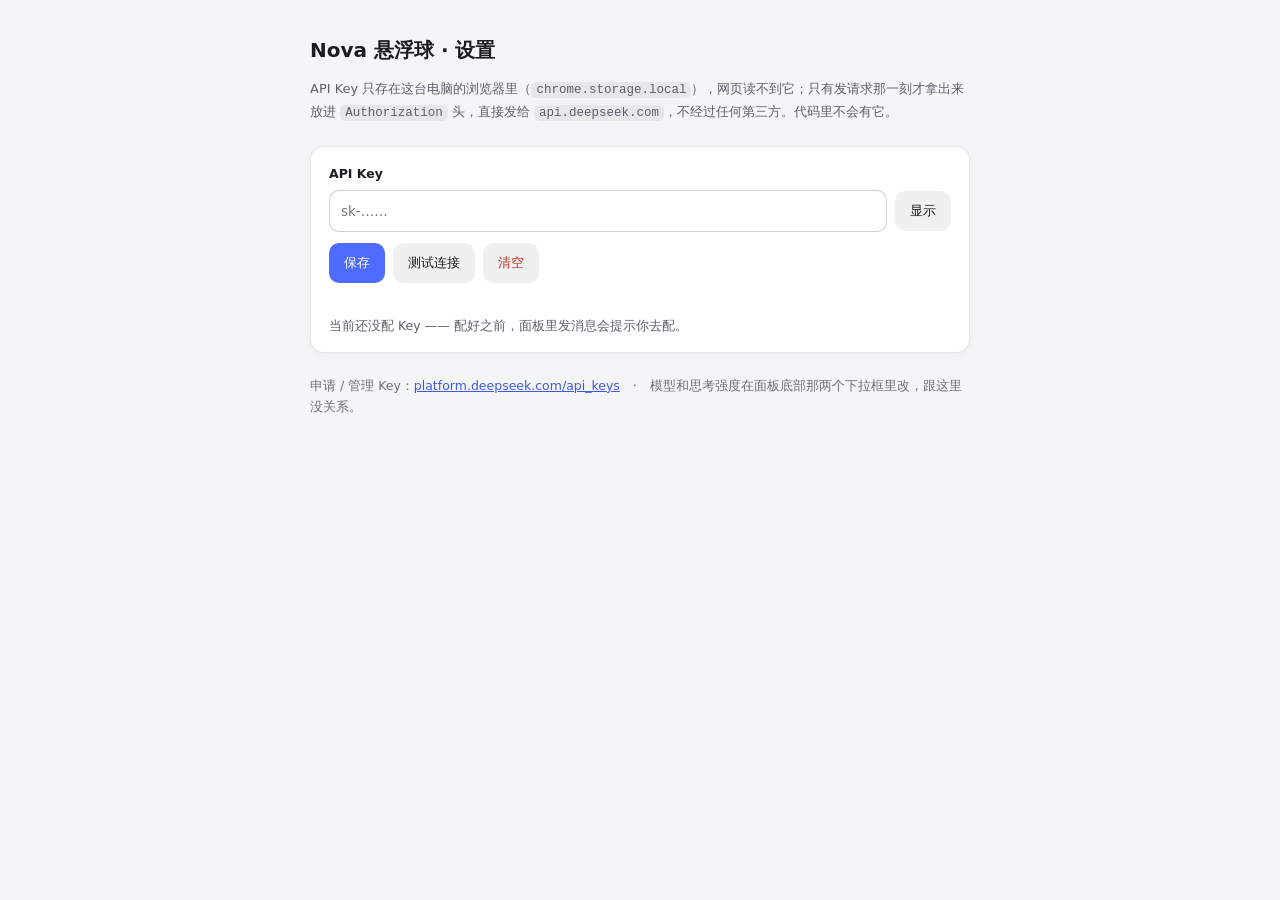
==== floating-ball/options.html @ 4f4d15b3 "make repo" ====
<!DOCTYPE html>
<html lang="zh-CN">
<head>
<meta charset="utf-8">
<title>DeepSeek 悬浮球 · 设置</title>
<style>
  /* 只是页面底色。真正的界面样式在 options.js 里（和 panel.js 一个路子），
     这样自检页加载同一份 js，看到的是同一个东西 */
  html, body { margin: 0; min-height: 100%; background: #f4f5f7; }
  @media (prefers-color-scheme: dark) { html, body { background: #17181b; } }
</style>
</head>
<body>

<!--
  空壳页：界面由 options.js 自己建。
  这里不能用内联脚本 —— MV3 扩展页的 CSP 禁止，逻辑必须放在外部文件里。
-->
<script src="config.js"></script>
<script src="options.js"></script>
</body>
</html>
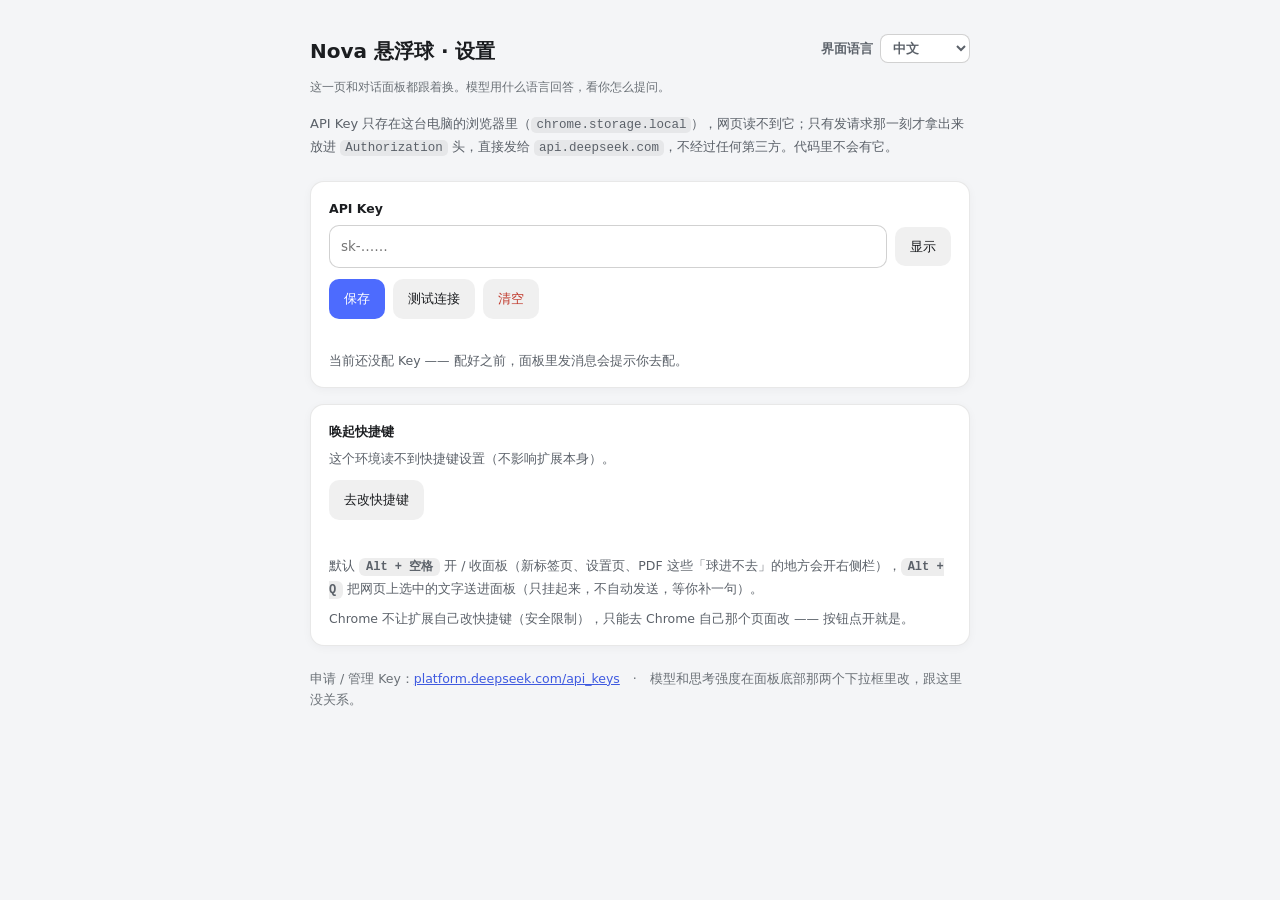
==== commit d68cdee9: "debug and add english mode" ====
--- a/floating-ball/options.html
+++ b/floating-ball/options.html
@@ -15,7 +15,9 @@
 <!--
   空壳页：界面由 options.js 自己建。
   这里不能用内联脚本 —— MV3 扩展页的 CSP 禁止，逻辑必须放在外部文件里。
+  i18n.js 是界面语言词表，必须在 options.js 之前加载（options.js 一上来就要用）。
 -->
+<script src="i18n.js"></script>
 <script src="config.js"></script>
 <script src="options.js"></script>
 </body>
